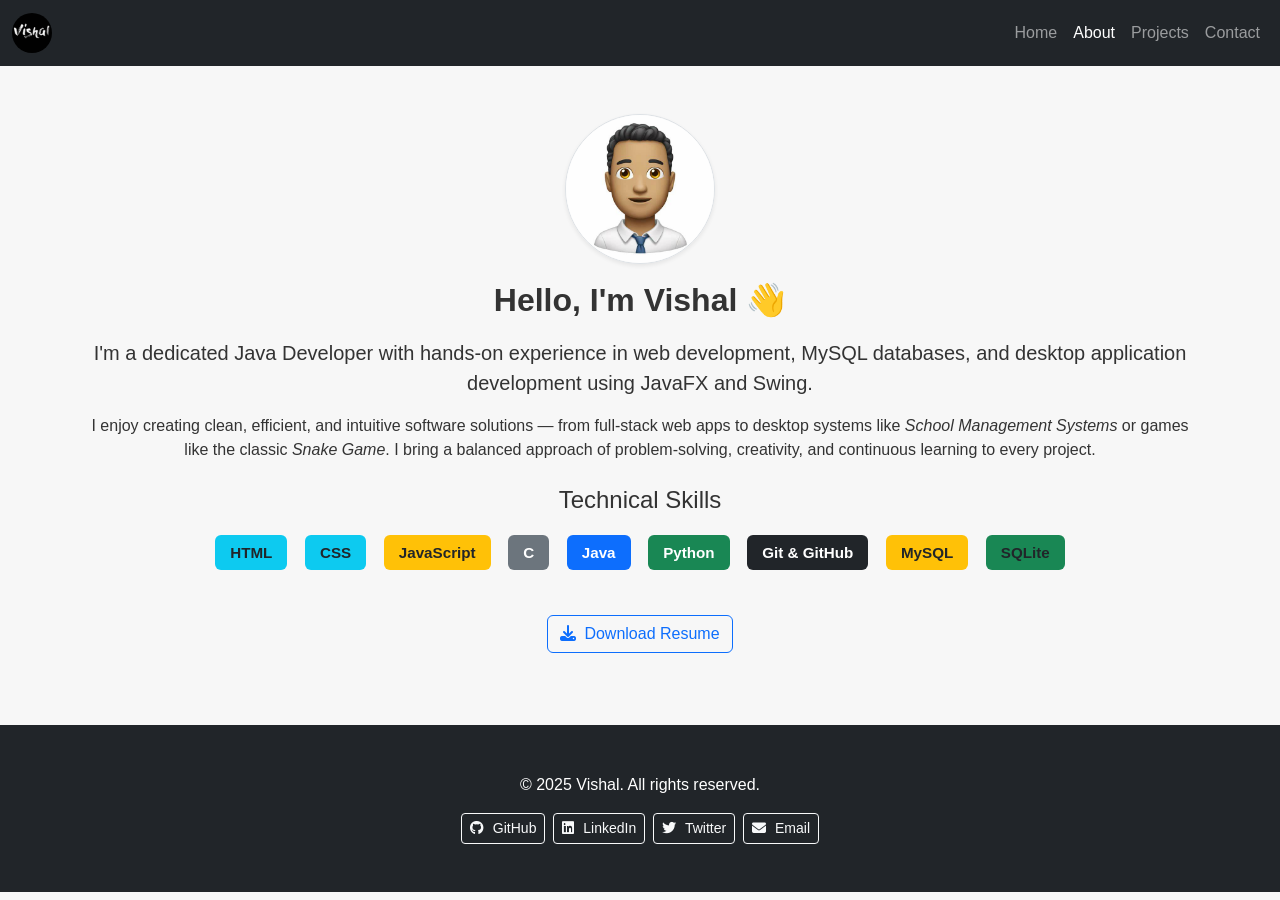
==== about.html @ b0e5cbf6 "all file aded" ====
<!DOCTYPE html>
<html lang="en">
<head>
  <meta charset="UTF-8" />
  <meta name="viewport" content="width=device-width, initial-scale=1.0"/>
  <title>About Me - Vishal</title>
  <link rel="icon" href="img/vishal.ico" type="image/x-icon">

  <!-- Bootstrap CSS -->
  <link href="https://cdn.jsdelivr.net/npm/bootstrap@5.3.2/dist/css/bootstrap.min.css" rel="stylesheet">
  
  <!-- Font Awesome -->
  <link rel="stylesheet" href="https://cdnjs.cloudflare.com/ajax/libs/font-awesome/6.4.0/css/all.min.css">

  <!-- Custom CSS -->
  <link rel="stylesheet" href="css/style.css">
</head>
<body>

<!-- Navbar -->
<nav class="navbar navbar-expand-lg navbar-dark bg-dark sticky-top">
  <div class="container-fluid">
    <a class="navbar-brand" href="index.html">
      <img src="img/vishal.jpeg" alt="Logo" style="height: 40px; border-radius: 50%;" class="img-fluid">
    </a>
    <button class="navbar-toggler" data-bs-toggle="collapse" data-bs-target="#navMenu">
      <span class="navbar-toggler-icon"></span>
    </button>
    <div class="collapse navbar-collapse" id="navMenu">
      <ul class="navbar-nav ms-auto">
        <li class="nav-item"><a class="nav-link" href="index.html">Home</a></li>
        <li class="nav-item"><a class="nav-link active" href="about.html">About</a></li>
        <li class="nav-item"><a class="nav-link" href="projects.html">Projects</a></li>
        <li class="nav-item"><a class="nav-link" href="contact.html">Contact</a></li>
      </ul>
    </div>
  </div>
</nav>

<!-- About Section -->
<section class="container-lg py-5 text-center">
  <img src="img/OIP.jpeg" class="rounded-circle mb-3 shadow-sm border" width="150" alt="Vishal - Bitmoji Profile">
  
  <h2 class="mb-3">Hello, I'm Vishal 👋</h2>

  <p class="lead">
    I'm a dedicated <strong>Java Developer</strong> with hands-on experience in web development, MySQL databases, and desktop application development using <strong>JavaFX</strong> and <strong>Swing</strong>.
  </p>

  <p>
    I enjoy creating clean, efficient, and intuitive software solutions — from full-stack web apps to desktop systems like <em>School Management Systems</em> or games like the classic <em>Snake Game</em>.
    I bring a balanced approach of problem-solving, creativity, and continuous learning to every project.
  </p>

  <!-- Skills -->
  <div class="my-4">
    <h4>Technical Skills</h4>
    <div class="d-flex flex-wrap justify-content-center gap-2 mt-3">
      <span class="badge bg-info text-dark blinking badge-1">HTML</span>
      <span class="badge bg-info text-dark blinking badge-2">CSS</span>
      <span class="badge bg-warning text-dark blinking badge-3">JavaScript</span>
      <span class="badge bg-secondary blinking badge-4">C</span>
      <span class="badge bg-primary blinking badge-5">Java</span>
      <span class="badge bg-success blinking badge-6">Python</span>
      <span class="badge bg-dark blinking badge-7">Git & GitHub</span>
      <span class="badge bg-warning text-dark blinking badge-8">MySQL</span>
      <span class="badge bg-success text-dark blinking badge-9">SQLite</span>
    </div>
  </div>
  
  <!-- Resume Button -->
  <a href="resume/VISHAL_RATHOD.pdf" class="btn btn-outline-primary mt-3" download>
    <i class="fas fa-download me-2"></i>Download Resume
  </a>
</section>

<!-- Footer -->
<footer class="bg-dark text-white text-center py-5 mt-4">
  <p class="mb-3">&copy; 2025 Vishal. All rights reserved.</p>
  <div class="d-flex flex-wrap justify-content-center gap-2">
    <a href="https://github.com/vishalrathod2" target="_blank" class="btn btn-outline-light btn-sm">
      <i class="fab fa-github"></i> GitHub
    </a>
    <a href="https://www.linkedin.com/in/rathod-vishal-9025612a7" target="_blank" class="btn btn-outline-light btn-sm">
      <i class="fab fa-linkedin"></i> LinkedIn
    </a>
    <a href="https://x.com/RathodVish54449?t=DKSS02bZVi2ENMF-J69oJg&s=08" target="_blank" class="btn btn-outline-light btn-sm">
      <i class="fab fa-twitter"></i> Twitter
    </a>
    <a href="mailto:rathodvishal98131@gmail.com" class="btn btn-outline-light btn-sm">
      <i class="fas fa-envelope"></i> Email
    </a>
  </div>
</footer>

<!-- Bootstrap JS -->
<script src="https://cdn.jsdelivr.net/npm/bootstrap@5.3.2/dist/js/bootstrap.bundle.min.js"></script>
<script src="js/script.js"></script>

</body>
</html>
---- css/style.css ----
/* ====== General Styles ====== */
body {
  font-family: 'Segoe UI', sans-serif;
  scroll-behavior: smooth;
  background-color: #f7f7f7;
  color: #333;
  margin: 0;
}

h1, h2 {
  font-weight: 700;
  line-height: 1.3;
}

section {
  padding: 3rem 1rem;
}

img {
  max-width: 100%;
  height: auto;
}

/* ====== Hero Section ====== */
.hero-section {
  min-height: 100vh;
  background: linear-gradient(120deg, #6a11cb 0%, #2575fc 100%);
  color: #fff;
  text-shadow: 1px 1px 4px #000;
  display: flex;
  align-items: center;
  justify-content: center;
  text-align: center;
}

/* ====== Contact Section ====== */
.contact-container {
  text-align: center;
  padding: 2rem 1rem;
}

.contact-container h1 {
  font-size: clamp(1.8rem, 5vw, 2.5rem);
  margin-bottom: 1rem;
}

.contact-links {
  display: flex;
  flex-wrap: wrap;
  justify-content: center;
  gap: 1rem;
  margin-top: 1.5rem;
}

.contact-btn {
  padding: 10px 20px;
  background-color: #0077b5;
  color: #fff;
  text-decoration: none;
  border-radius: 5px;
  transition: background 0.3s ease;
}

.contact-btn:hover {
  background-color: #005582;
}

.contact-btn i {
  margin-right: 8px;
}

/* ====== Contact Form ====== */
.contact-form {
  max-width: 500px;
  margin: 0 auto;
  text-align: left;
  padding: 1rem;
}

.contact-form .form-control {
  width: 100%;
  padding: 12px;
  margin-bottom: 1rem;
  border-radius: 5px;
  border: 1px solid #ccc;
}

.contact-form button {
  width: 100%;
  padding: 12px;
  background-color: #0077b5;
  color: white;
  border: none;
  border-radius: 5px;
  transition: background 0.3s ease;
}

.contact-form button:hover {
  background-color: #005582;
}

/* ====== About Section (Image, Skills, Text) ====== */
section.container img {
  border: 3px solid #007bff;
  box-shadow: 0 4px 10px rgba(0, 0, 0, 0.1);
}

section.container .lead {
  font-size: 1.2rem;
  color: #555;
}

section.container h4 {
  margin-bottom: 1rem;
  font-weight: 600;
}

.badge {
  padding: 10px 15px;
  font-size: 0.95rem;
  margin: 0.3rem;
}

/* ====== Card / Project Images ====== */
.card-img-top {
  max-width: 100%;
  max-height: 150px;
  object-fit: contain;
  border-bottom: 1px solid #eee;
}

/* ====== Footer ====== */
footer {
  background: #222;
  color: #fff;
  text-align: center;
  padding: 2rem 1rem;
}

footer .social-links a {
  margin: 0 10px;
  font-size: 16px;
  text-decoration: none;
  display: inline-block;
}

footer .social-links a:hover {
  color: #00aaff;
}

footer i {
  margin-right: 5px;
}

/* ====== Dark Mode Support ====== */
body.dark-mode {
  background-color: #121212;
  color: #f1f1f1;
}

body.dark-mode .bg-light {
  background-color: #1e1e1e !important;
}

body.dark-mode .card {
  background-color: #1c1c1c;
  color: #fff;
}

/* ====== Dark Mode Toggle Button ====== */
#toggle_checkbox {
  display: none;
}

.toggle-label {
  display: flex;
  align-items: center;
  justify-content: center;
  width: 50px;
  height: 25px;
  border-radius: 25px;
  cursor: pointer;
  position: relative;
  margin-left: 15px;
  margin-top: 8px;
}

.star, .moon {
  position: absolute;
  font-size: 14px;
  transition: 0.3s ease;
}

.star {
  left: 5px;
  top: 5px;
}

.moon {
  right: 5px;
  bottom: 5px;
  opacity: 0;
}

#toggle_checkbox:checked + .toggle-label .star {
  opacity: 0;
}

#toggle_checkbox:checked + .toggle-label .moon {
  opacity: 1;
}

/* ====== Responsive Fixes ====== */
@media (max-width: 768px) {
  .hero-section h1 {
    font-size: 2rem;
  }

  .contact-form {
    padding: 0 1rem;
  }

  footer .social-links {
    flex-direction: column;
    gap: 10px;
  }
}
.project-card {
  overflow: hidden;
  position: relative;
  transition: transform 0.3s ease-in-out;
}

.project-card:hover {
  transform: translateY(-5px);
}

.project-overlay {
  position: absolute;
  top: 0;
  left: 0;
  height: 100%;
  width: 100%;
  background: rgba(0, 0, 0, 0.7);
  color: #fff;
  opacity: 0;
  transition: opacity 0.3s ease-in-out;
  padding: 1rem;
  display: flex;
  flex-direction: column;
  justify-content: center;
  align-items: center;
  text-align: center;
}

.project-card:hover .project-overlay {
  opacity: 1;
}

.project-title {
  font-size: 1.2rem;
  font-weight: bold;
}

.project-description {
  font-size: 0.9rem;
  margin: 0.5rem 0;
}
/* Keyframe for default blinking */
@keyframes blink {
  0%, 100% { opacity: 1; }
  50% { opacity: 0.2; }
}

/* Keyframe for hover pulse effect */
@keyframes pulse {
  0% { transform: scale(1); opacity: 1; }
  50% { transform: scale(1.1); opacity: 0.7; }
  100% { transform: scale(1); opacity: 1; }
}

/* Base blinking animation */
.blinking {
  animation: blink 1.5s infinite ease-in-out;
  transition: all 0.3s ease;
}

/* Staggered delays */
.badge-1 { animation-delay: 0s; }
.badge-2 { animation-delay: 0.2s; }
.badge-3 { animation-delay: 0.4s; }
.badge-4 { animation-delay: 0.6s; }
.badge-5 { animation-delay: 0.8s; }
.badge-6 { animation-delay: 1s; }
.badge-7 { animation-delay: 1.2s; }
.badge-8 { animation-delay: 1.4s; }
.badge-9 { animation-delay: 1.6s; }

/* When hovered: switch animation */
.blinking:hover {
  animation: pulse 0.8s infinite ease-in-out;
}
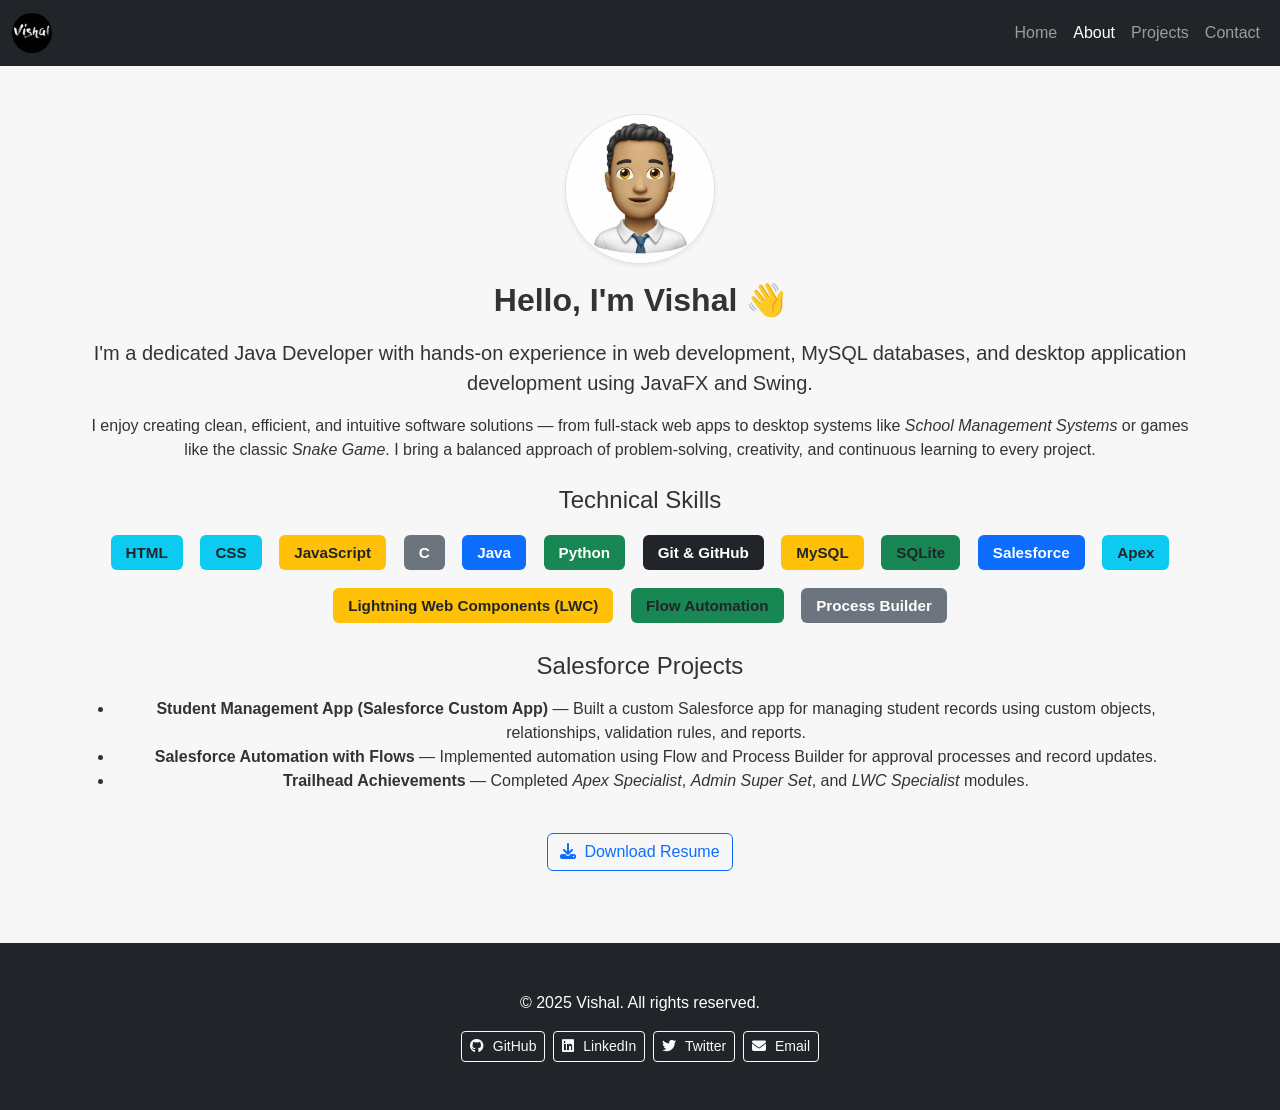
==== commit deef8220: "some cahges" ====
--- a/about.html
+++ b/about.html
@@ -3,7 +3,7 @@
 <head>
   <meta charset="UTF-8" />
   <meta name="viewport" content="width=device-width, initial-scale=1.0"/>
-  <title>About Me - Vishal</title>
+  <title>About - Vishal</title>
   <link rel="icon" href="img/vishal.ico" type="image/x-icon">
 
   <!-- Bootstrap CSS -->
@@ -53,23 +53,43 @@
   </p>
 
   <!-- Skills -->
-  <div class="my-4">
-    <h4>Technical Skills</h4>
-    <div class="d-flex flex-wrap justify-content-center gap-2 mt-3">
-      <span class="badge bg-info text-dark blinking badge-1">HTML</span>
-      <span class="badge bg-info text-dark blinking badge-2">CSS</span>
-      <span class="badge bg-warning text-dark blinking badge-3">JavaScript</span>
-      <span class="badge bg-secondary blinking badge-4">C</span>
-      <span class="badge bg-primary blinking badge-5">Java</span>
-      <span class="badge bg-success blinking badge-6">Python</span>
-      <span class="badge bg-dark blinking badge-7">Git & GitHub</span>
-      <span class="badge bg-warning text-dark blinking badge-8">MySQL</span>
-      <span class="badge bg-success text-dark blinking badge-9">SQLite</span>
-    </div>
+<div class="my-4">
+  <h4>Technical Skills</h4>
+  <div class="d-flex flex-wrap justify-content-center gap-2 mt-3">
+    <span class="badge bg-info text-dark blinking">HTML</span>
+    <span class="badge bg-info text-dark blinking">CSS</span>
+    <span class="badge bg-warning text-dark blinking">JavaScript</span>
+    <span class="badge bg-secondary blinking">C</span>
+    <span class="badge bg-primary blinking">Java</span>
+    <span class="badge bg-success blinking">Python</span>
+    <span class="badge bg-dark blinking">Git & GitHub</span>
+    <span class="badge bg-warning text-dark blinking">MySQL</span>
+    <span class="badge bg-success text-dark blinking">SQLite</span>
+    <span class="badge bg-primary blinking">Salesforce</span>
+    <span class="badge bg-info text-dark blinking">Apex</span>
+    <span class="badge bg-warning text-dark blinking">Lightning Web Components (LWC)</span>
+    <span class="badge bg-success text-dark blinking">Flow Automation</span>
+    <span class="badge bg-secondary blinking">Process Builder</span>
   </div>
-  
+</div>
+
+<div class="my-4">
+  <h4>Salesforce Projects</h4>
+  <ul class="mt-3">
+    <li>
+      <strong>Student Management App (Salesforce Custom App)</strong> — Built a custom Salesforce app for managing student records using custom objects, relationships, validation rules, and reports.
+    </li>
+    <li>
+      <strong>Salesforce Automation with Flows</strong> — Implemented automation using Flow and Process Builder for approval processes and record updates.
+    </li>
+    <li>
+      <strong>Trailhead Achievements</strong> — Completed <em>Apex Specialist</em>, <em>Admin Super Set</em>, and <em>LWC Specialist</em> modules.
+    </li>
+  </ul>
+</div>
+
   <!-- Resume Button -->
-  <a href="resume/VISHAL_RATHOD.pdf" class="btn btn-outline-primary mt-3" download>
+  <a href="resume/VISHAL RATHOD.pdf" class="btn btn-outline-primary mt-3" download>
     <i class="fas fa-download me-2"></i>Download Resume
   </a>
 </section>
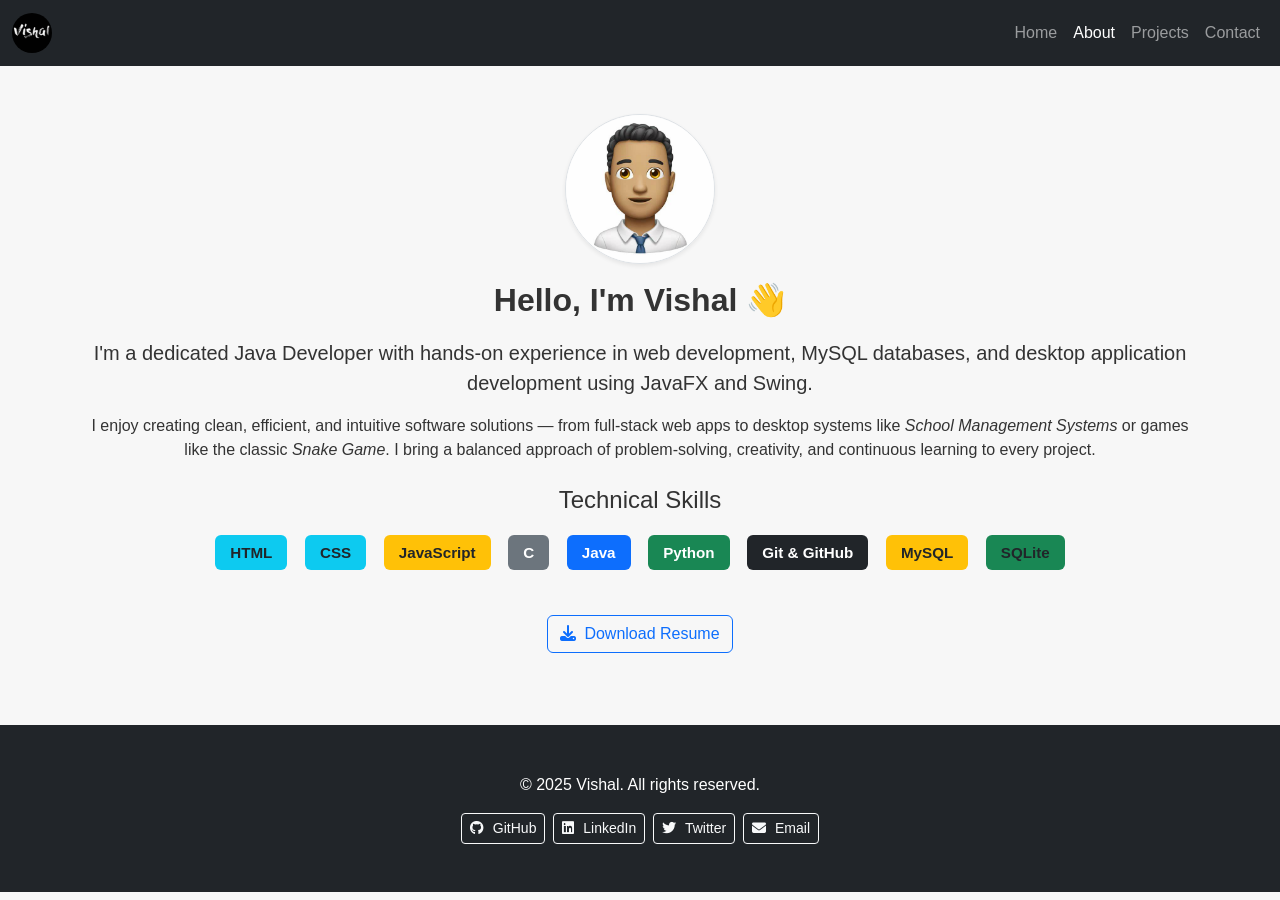
==== commit 17d8f518: "some c" ====
--- a/about.html
+++ b/about.html
@@ -53,41 +53,21 @@
   </p>
 
   <!-- Skills -->
-<div class="my-4">
-  <h4>Technical Skills</h4>
-  <div class="d-flex flex-wrap justify-content-center gap-2 mt-3">
-    <span class="badge bg-info text-dark blinking">HTML</span>
-    <span class="badge bg-info text-dark blinking">CSS</span>
-    <span class="badge bg-warning text-dark blinking">JavaScript</span>
-    <span class="badge bg-secondary blinking">C</span>
-    <span class="badge bg-primary blinking">Java</span>
-    <span class="badge bg-success blinking">Python</span>
-    <span class="badge bg-dark blinking">Git & GitHub</span>
-    <span class="badge bg-warning text-dark blinking">MySQL</span>
-    <span class="badge bg-success text-dark blinking">SQLite</span>
-    <span class="badge bg-primary blinking">Salesforce</span>
-    <span class="badge bg-info text-dark blinking">Apex</span>
-    <span class="badge bg-warning text-dark blinking">Lightning Web Components (LWC)</span>
-    <span class="badge bg-success text-dark blinking">Flow Automation</span>
-    <span class="badge bg-secondary blinking">Process Builder</span>
+  <div class="my-4">
+    <h4>Technical Skills</h4>
+    <div class="d-flex flex-wrap justify-content-center gap-2 mt-3">
+      <span class="badge bg-info text-dark blinking badge-1">HTML</span>
+      <span class="badge bg-info text-dark blinking badge-2">CSS</span>
+      <span class="badge bg-warning text-dark blinking badge-3">JavaScript</span>
+      <span class="badge bg-secondary blinking badge-4">C</span>
+      <span class="badge bg-primary blinking badge-5">Java</span>
+      <span class="badge bg-success blinking badge-6">Python</span>
+      <span class="badge bg-dark blinking badge-7">Git & GitHub</span>
+      <span class="badge bg-warning text-dark blinking badge-8">MySQL</span>
+      <span class="badge bg-success text-dark blinking badge-9">SQLite</span>
+    </div>
   </div>
-</div>
-
-<div class="my-4">
-  <h4>Salesforce Projects</h4>
-  <ul class="mt-3">
-    <li>
-      <strong>Student Management App (Salesforce Custom App)</strong> — Built a custom Salesforce app for managing student records using custom objects, relationships, validation rules, and reports.
-    </li>
-    <li>
-      <strong>Salesforce Automation with Flows</strong> — Implemented automation using Flow and Process Builder for approval processes and record updates.
-    </li>
-    <li>
-      <strong>Trailhead Achievements</strong> — Completed <em>Apex Specialist</em>, <em>Admin Super Set</em>, and <em>LWC Specialist</em> modules.
-    </li>
-  </ul>
-</div>
-
+  
   <!-- Resume Button -->
   <a href="resume/VISHAL RATHOD.pdf" class="btn btn-outline-primary mt-3" download>
     <i class="fas fa-download me-2"></i>Download Resume
